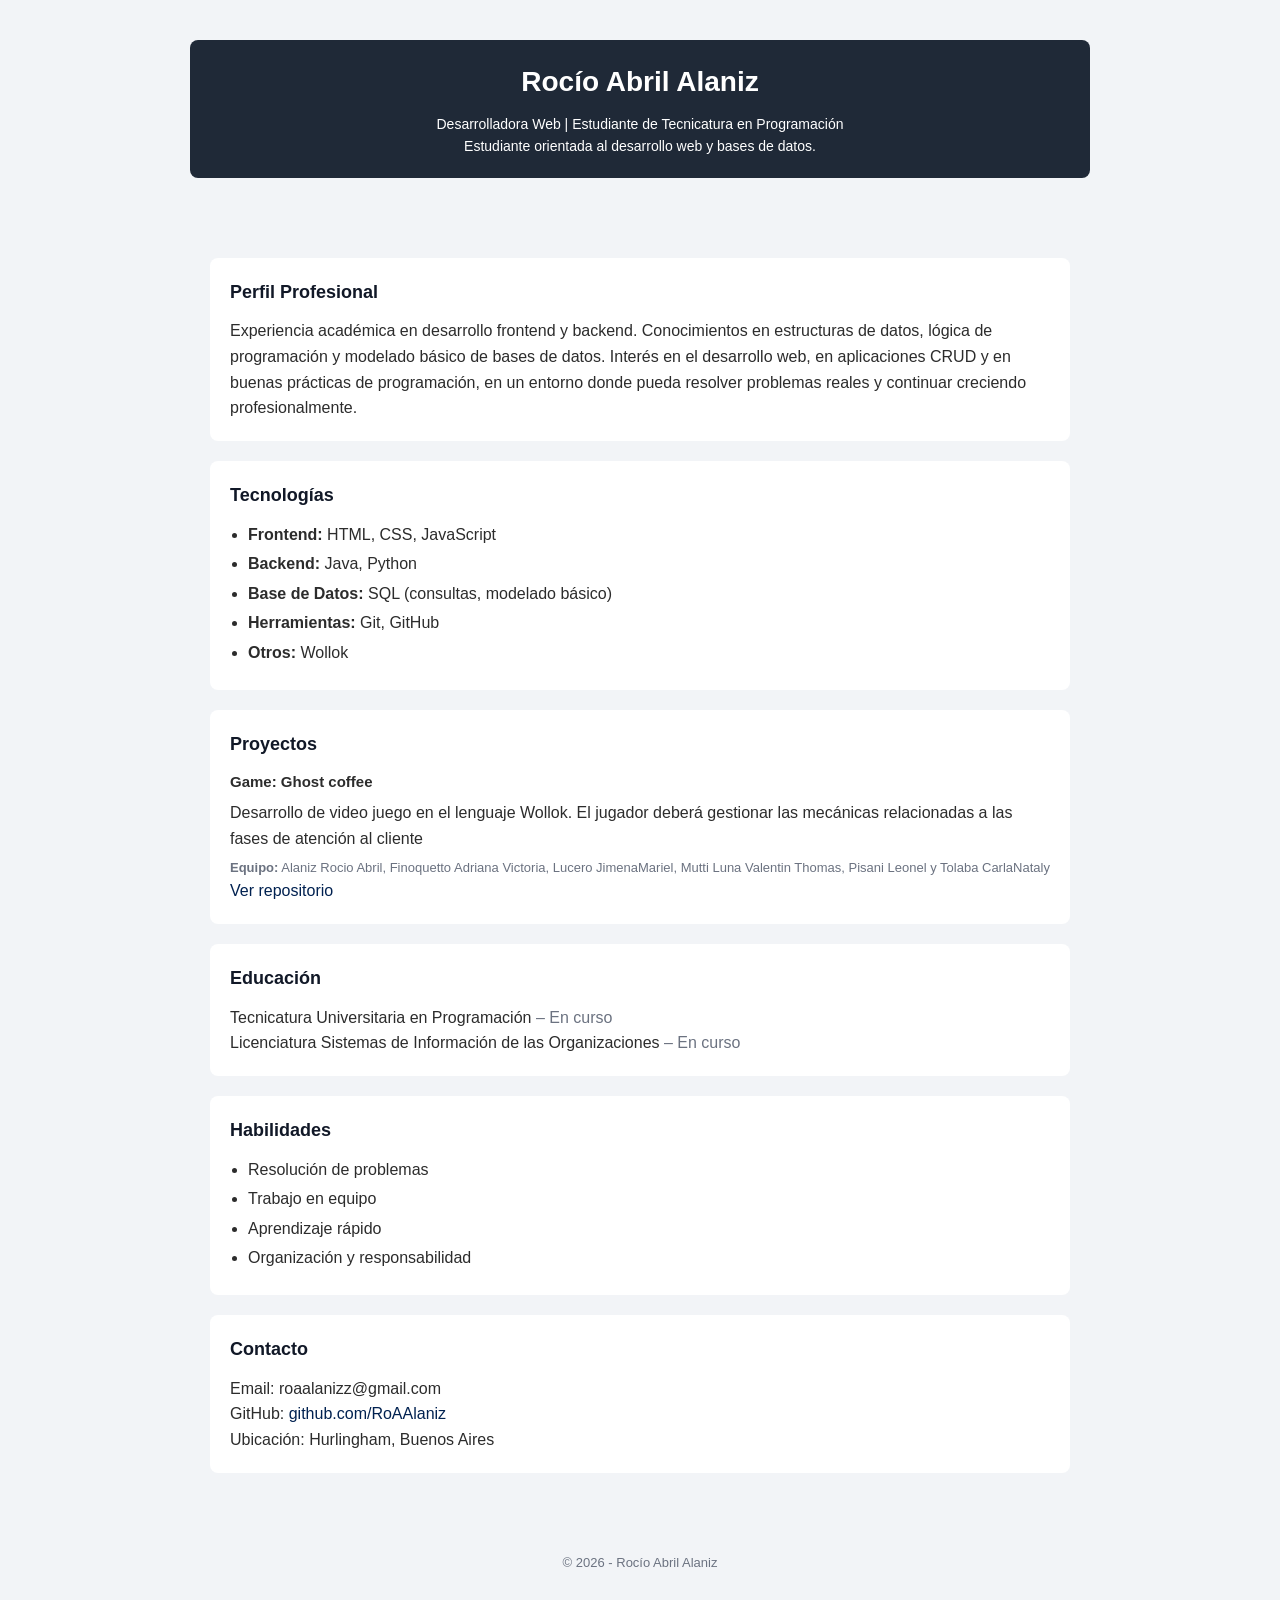
==== index.html @ e0fa5616 "Edición 5" ====
<!DOCTYPE html>
<html lang="es">
<head>
    <meta charset="UTF-8">
    <meta name="viewport" content="width=device-width, initial-scale=1.0">
    <title>CV - Rocío Abril Alaniz</title>
    <link rel="stylesheet" href="./style.css">
</head>

<body>

    <!-- ENCABEZADO -->
    <header>
        <h1>Rocío Abril Alaniz</h1>
        <p>Desarrolladora Web | Estudiante de Tecnicatura en Programación</p>
        <p>
            Estudiante orientada al desarrollo web y bases de datos. 
        </p>
    </header>

    <main>

        <!-- PERFIL PROFESIONAL -->
        <section>
            <h2>Perfil Profesional</h2>
            <p>
                Experiencia académica en desarrollo frontend y backend. Conocimientos en estructuras
                de datos, lógica de programación y modelado básico de bases de datos. Interés en el desarrollo web, en aplicaciones CRUD y en buenas prácticas de programación, en un entorno donde pueda resolver problemas reales y continuar creciendo profesionalmente.            </p>
        </section>

        <!-- TECNOLOGÍAS -->
        <section>
            <h2>Tecnologías</h2>
            <ul>
                <li><strong>Frontend:</strong> HTML, CSS, JavaScript</li>
                <li><strong>Backend:</strong> Java, Python</li>
                <li><strong>Base de Datos:</strong> SQL (consultas, modelado básico)</li>
                <li><strong>Herramientas:</strong> Git, GitHub</li>
                <li><strong>Otros:</strong> Wollok</li>
            </ul>
        </section>

        <!-- PROYECTOS -->
        <section>
            <h2>Proyectos</h2>

            <article>
                <h3>Game: Ghost coffee</h3>
                <p>
                    Desarrollo de video juego en el lenguaje Wollok. El jugador deberá gestionar las mecánicas relacionadas a las fases de atención al cliente         
                </p>
                <p class="equipo">
                    <strong>Equipo:</strong> Alaniz Rocio Abril, Finoquetto Adriana Victoria, Lucero JimenaMariel, Mutti Luna Valentin Thomas,  Pisani Leonel y Tolaba CarlaNataly
                </p>
                <a href="https://github.com/obj1-unahur-2024s2/TPGameIntegrador-las-chicas-y-leo" target="_blank">
                    Ver repositorio
                </a>            
            </article>

        </section>

        <!-- EDUCACIÓN -->
        <section>
            <h2>Educación</h2>
            <p>
                Tecnicatura Universitaria en Programación  
                <span class="estado">– En curso</span>
            </p>
            <p>
                Licenciatura Sistemas de Información de las Organizaciones 
                <span class="estado">– En curso</span>
            </p>
        </section>

        <!-- HABILIDADES -->
        <section>
            <h2>Habilidades</h2>
            <ul>
                <li>Resolución de problemas</li>
                <li>Trabajo en equipo</li>
                <li>Aprendizaje rápido</li>
                <li>Organización y responsabilidad</li>
            </ul>
        </section>

        <!-- CONTACTO -->
        <section>
            <h2>Contacto</h2>
            <p>Email: roaalanizz@gmail.com</p>
            <p>GitHub: <a href="https://github.com/RoAAlaniz" target="_blank">github.com/RoAAlaniz</a></p>
            <p>Ubicación: Hurlingham, Buenos Aires</p>
        </section>

    </main>

    <footer>
        <p>© 2026 - Rocío Abril Alaniz</p>
    </footer>

</body>
</html>
---- style.css ----
/* BASICO */
* {
    margin: 0;
    padding: 0;
    box-sizing: border-box;
}

body {
    font-family: 'Segoe UI', Tahoma, Geneva, Verdana, sans-serif;
    background: #f2f4f7;
    color: #2c2c2c;
    line-height: 1.6;
}

/* ESTRUCTURA PRINCIPAL */
header,
main,
footer {
    max-width: 900px;
    margin: 40px auto;
    padding: 20px;
}

/* ENCABEZADO */
header {
    background-color: #1f2937;
    color: #ffffff;
    text-align: center;
    border-radius: 8px;
}

header h1 {
    font-size: 28px;
    margin-bottom: 8px;
}

header p {
    font-size: 14px;
}

/* SECCIONES */
section {
    background-color: #ffffff;
    margin-top: 20px;
    padding: 20px;
    border-radius: 8px;
}

h2 {
    font-size: 18px;
    margin-bottom: 12px;
    color: #111827;
}

h3 {
    font-size: 15px;
    margin-bottom: 6px;
}

.equipo {
    font-size: 13px;
    color: #6b7280; 
    margin-top: 6px;
}

.estado {
    color: #6b7280; 
    font-weight: 500;
}

/* LISTAS */
ul {
    padding-left: 18px;
}

li {
    margin-bottom: 4px;
}

/* LINKS */
a {
    color: #002150;
    text-decoration: none;
}

a:hover {
    text-decoration: underline;
}

/* FOOTER */
footer {
    text-align: center;
    font-size: 13px;
    color: #6b7280;
}
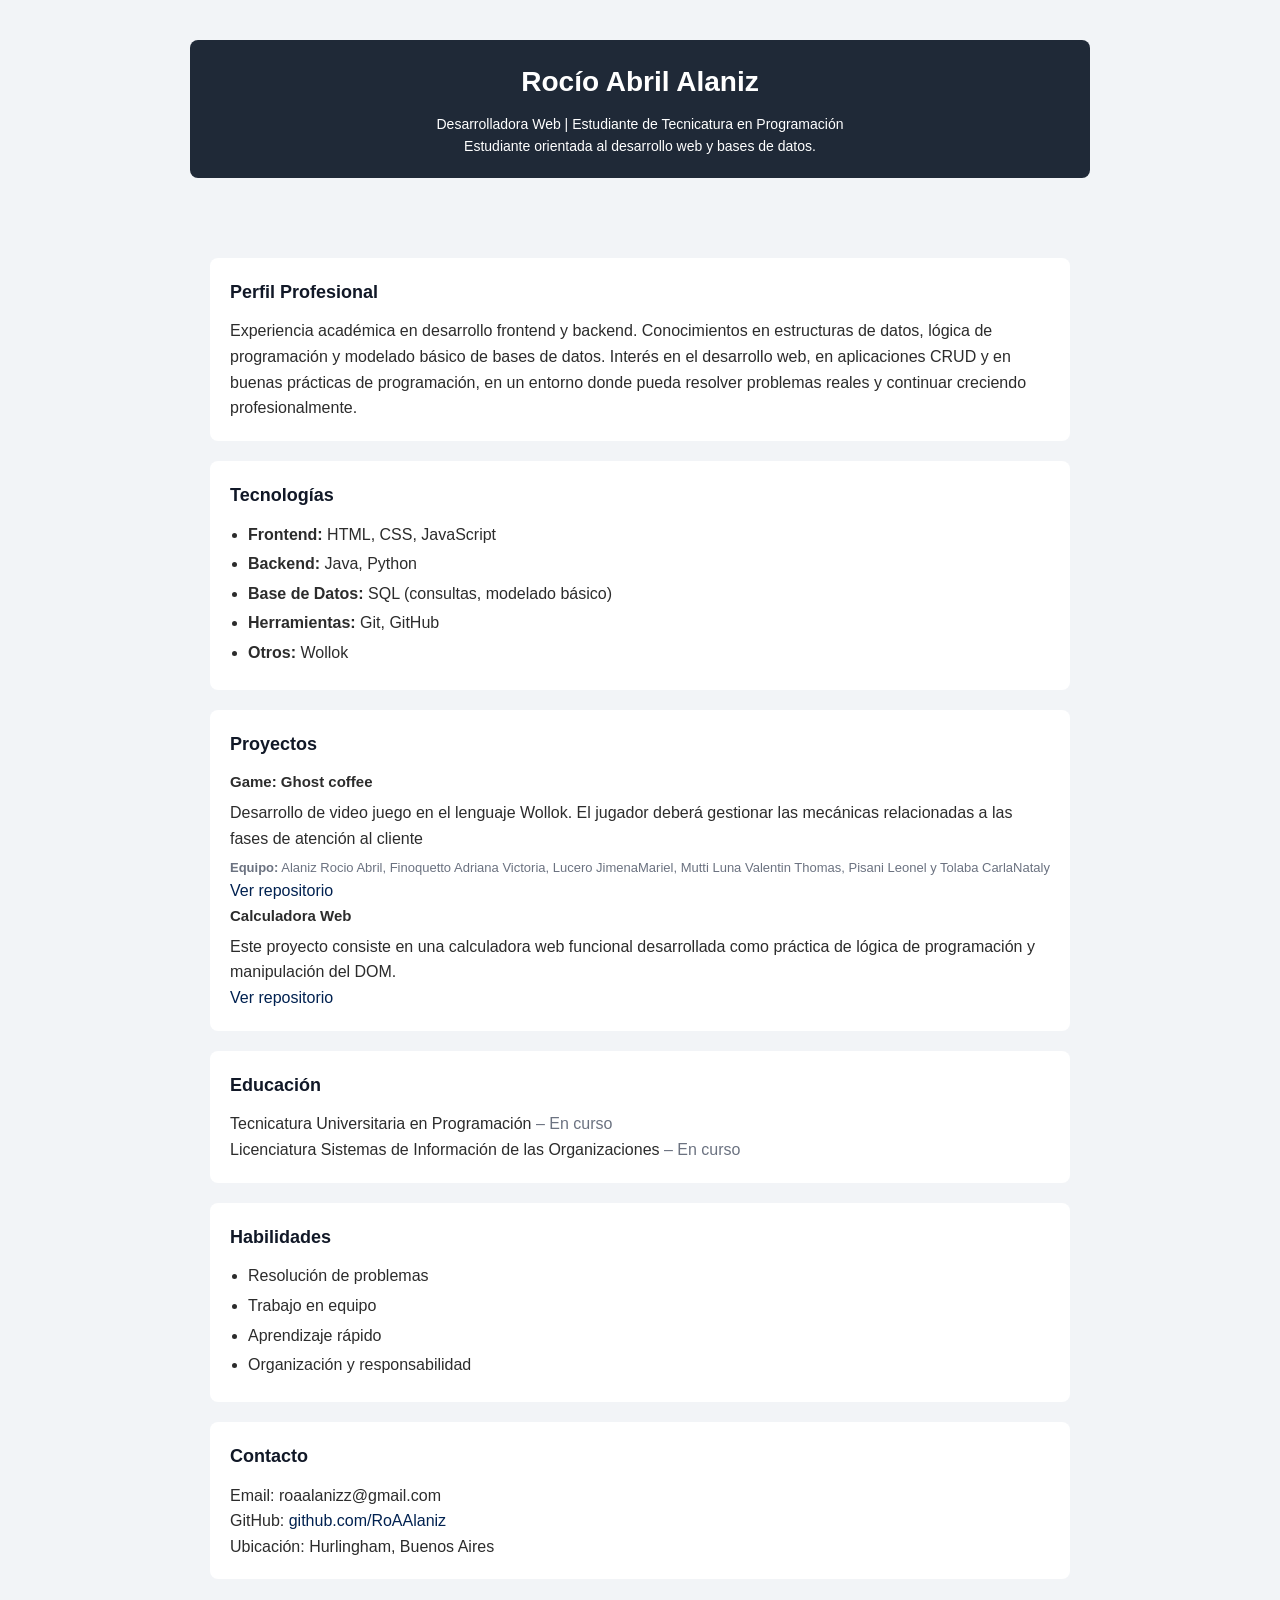
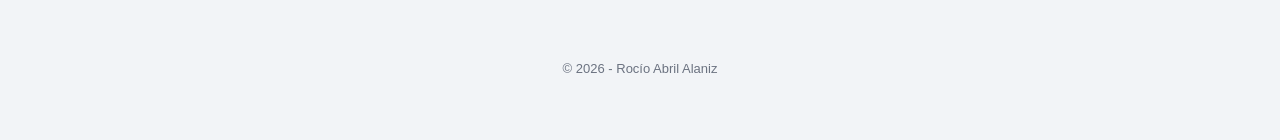
==== commit a9c23367: "Edición 7" ====
--- a/index.html
+++ b/index.html
@@ -4,7 +4,7 @@
     <meta charset="UTF-8">
     <meta name="viewport" content="width=device-width, initial-scale=1.0">
     <title>CV - Rocío Abril Alaniz</title>
-    <link rel="stylesheet" href="./style.css">
+    <link rel="stylesheet" href="style.css">
 </head>
 
 <body>
@@ -56,6 +56,15 @@
                     Ver repositorio
                 </a>            
             </article>
+            <article>
+                <h3>Calculadora Web</h3>
+                <p>
+                    Este proyecto consiste en una calculadora web funcional desarrollada como práctica de lógica de programación y manipulación del DOM.                
+                </p>
+                <a href="https://github.com/RoAAlaniz/calculadora-web.git" target="_blank">
+                    Ver repositorio
+                </a>            
+            </article>
 
         </section>
 
